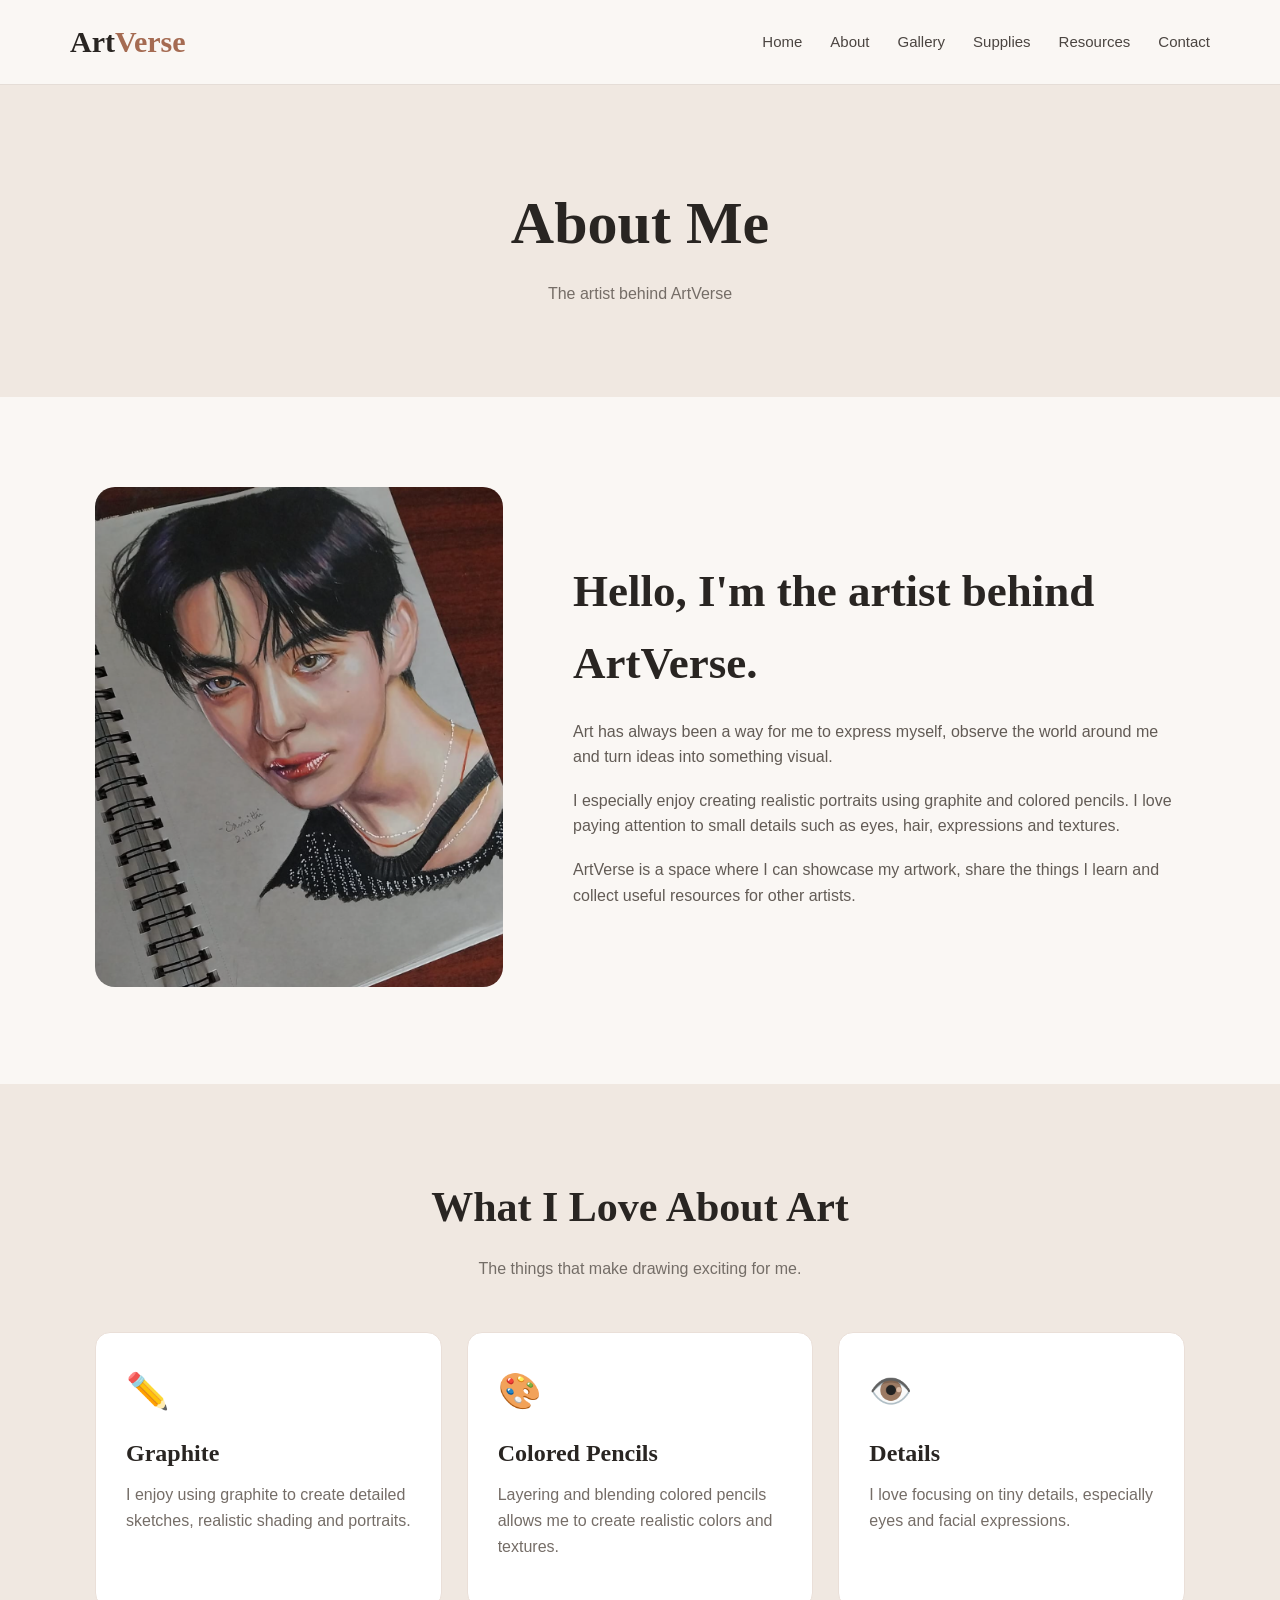
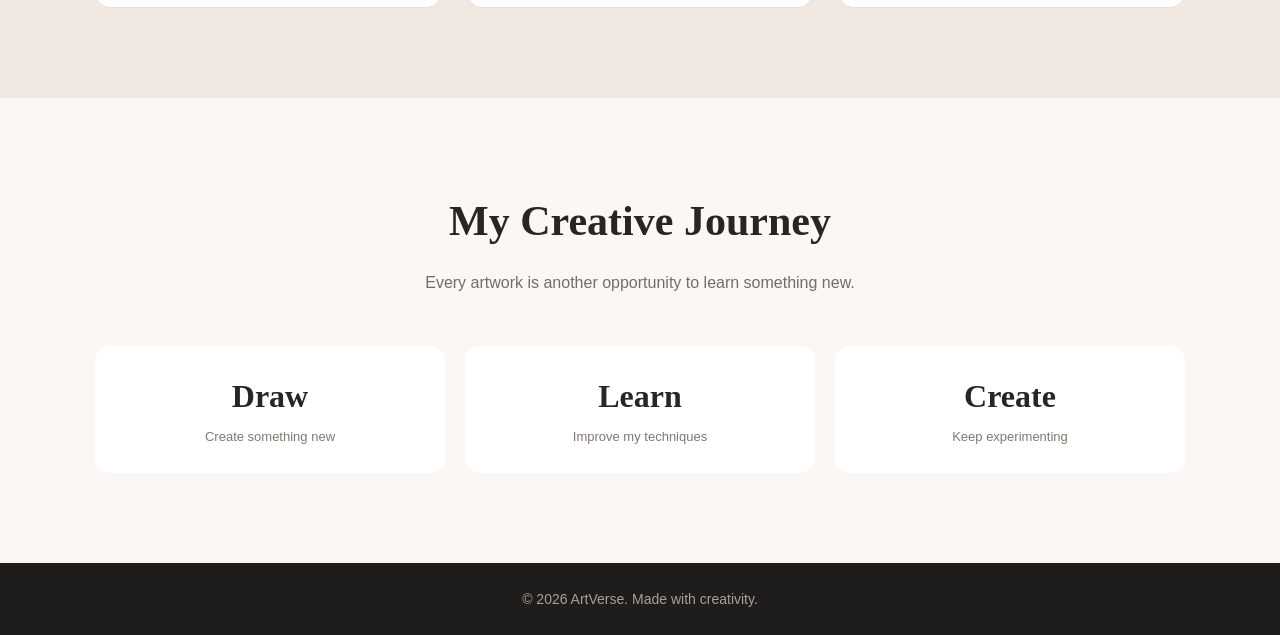
==== docs/aboutme.html @ 61203578 "Prepare project for GitHub Pages" ====
<!DOCTYPE html>
<html lang="en">

<head>

    <meta charset="UTF-8">

    <meta name="viewport" content="width=device-width, initial-scale=1.0">

    <title>About Me | ArtVerse</title>

    <link rel="stylesheet" href="../css/style.css">

</head>

<body>


    <!-- Navigation Bar -->

    <header>

        <nav class="navbar">

            <a href="index.html" class="logo">
                Art<span>Verse</span>
            </a>

            <ul class="nav-links">

                <li>
                    <a href="index.html">Home</a>
                </li>

                <li>
                    <a href="aboutme.html">About</a>
                </li>

                <li>
                    <a href="gallery.html">Gallery</a>
                </li>

                <li>
                    <a href="art-supplies.html">Supplies</a>
                </li>

                <li>
                    <a href="resources.html">Resources</a>
                </li>

                <li>
                    <a href="contact.html">Contact</a>
                </li>

            </ul>

        </nav>

    </header>


    <!-- Page Heading -->

    <section class="page-header">

        <h1>About Me</h1>

        <p>
            The artist behind ArtVerse
        </p>

    </section>


    <!-- About Section -->

    <section class="section">

        <div class="container">

            <div class="about-grid">


                <!-- Artwork -->

                <div class="about-image">

                    <img
                        src="../images/Taehyungdrawing.png"
                        alt="My artwork">

                </div>


                <!-- About Text -->

                <div class="about-text">

                    <h2>
                        Hello, I'm the artist behind ArtVerse.
                    </h2>

                    <p>
                        Art has always been a way for me to
                        express myself, observe the world
                        around me and turn ideas into something
                        visual.
                    </p>

                    <p>
                        I especially enjoy creating realistic
                        portraits using graphite and colored
                        pencils. I love paying attention to
                        small details such as eyes, hair,
                        expressions and textures.
                    </p>

                    <p>
                        ArtVerse is a space where I can showcase
                        my artwork, share the things I learn
                        and collect useful resources for other
                        artists.
                    </p>

                </div>

            </div>

        </div>

    </section>


    <!-- My Interests -->

    <section class="section about-section">

        <div class="container">

            <h2 class="section-title">
                What I Love About Art
            </h2>

            <p class="section-subtitle">
                The things that make drawing exciting for me.
            </p>


            <div class="resource-grid">


                <!-- Card 1 -->

                <div class="resource-card">

                    <div class="resource-icon">
                        ✏️
                    </div>

                    <h3>
                        Graphite
                    </h3>

                    <p>
                        I enjoy using graphite to create
                        detailed sketches, realistic shading
                        and portraits.
                    </p>

                </div>


                <!-- Card 2 -->

                <div class="resource-card">

                    <div class="resource-icon">
                        🎨
                    </div>

                    <h3>
                        Colored Pencils
                    </h3>

                    <p>
                        Layering and blending colored pencils
                        allows me to create realistic colors
                        and textures.
                    </p>

                </div>


                <!-- Card 3 -->

                <div class="resource-card">

                    <div class="resource-icon">
                        👁️
                    </div>

                    <h3>
                        Details
                    </h3>

                    <p>
                        I love focusing on tiny details,
                        especially eyes and facial expressions.
                    </p>

                </div>

            </div>

        </div>

    </section>


    <!-- Artistic Journey -->

    <section class="section">

        <div class="container">

            <h2 class="section-title">
                My Creative Journey
            </h2>

            <p class="section-subtitle">
                Every artwork is another opportunity to learn
                something new.
            </p>


            <div class="stats">


                <div class="stat">

                    <h3>Draw</h3>

                    <p>
                        Create something new
                    </p>

                </div>


                <div class="stat">

                    <h3>Learn</h3>

                    <p>
                        Improve my techniques
                    </p>

                </div>


                <div class="stat">

                    <h3>Create</h3>

                    <p>
                        Keep experimenting
                    </p>

                </div>


            </div>

        </div>

    </section>


    <!-- Footer -->

    <footer>

        <p>
            © 2026 ArtVerse. Made with creativity.
        </p>

    </footer>


</body>

</html>
---- css/style.css ----
/* ========================================
   ARTVVERSE - MAIN STYLESHEET
   ======================================== */


/* ========================================
   1. BASIC RESET
   ======================================== */

* {
    margin: 0;
    padding: 0;
    box-sizing: border-box;
}

html {
    scroll-behavior: smooth;
}

body {
    font-family: Arial, Helvetica, sans-serif;
    background-color: #faf7f4;
    color: #292522;
    line-height: 1.6;
}


/* ========================================
   2. NAVIGATION BAR
   ======================================== */

header {
    background-color: rgba(250, 247, 244, 0.96);
    border-bottom: 1px solid #e5ddd7;
    position: sticky;
    top: 0;
    z-index: 1000;
}

.navbar {
    max-width: 1200px;
    margin: auto;
    padding: 18px 30px;

    display: flex;
    justify-content: space-between;
    align-items: center;
}


/* Logo */

.logo {
    font-family: Georgia, "Times New Roman", serif;
    font-size: 30px;
    font-weight: bold;
    text-decoration: none;
    color: #292522;
}

.logo span {
    color: #a56b52;
}


/* Navigation links */

.nav-links {
    display: flex;
    gap: 28px;
    list-style: none;
}

.nav-links a {
    text-decoration: none;
    color: #4b4541;
    font-size: 15px;
    font-weight: 500;
    transition: 0.3s;
}

.nav-links a:hover {
    color: #a56b52;
}


/* ========================================
   3. GENERAL SECTIONS
   ======================================== */

.container {
    max-width: 1150px;
    margin: auto;
    padding: 0 30px;
}

.section {
    padding: 90px 0;
}

.section-title {
    font-family: Georgia, "Times New Roman", serif;
    font-size: 42px;
    text-align: center;
    margin-bottom: 15px;
}

.section-subtitle {
    text-align: center;
    color: #746d67;
    max-width: 650px;
    margin: 0 auto 50px;
}


/* ========================================
   4. BUTTONS
   ======================================== */

.btn {
    display: inline-block;
    padding: 13px 25px;
    border-radius: 30px;
    text-decoration: none;
    font-weight: bold;
    transition: 0.3s;
}

.btn-primary {
    background-color: #292522;
    color: white;
}

.btn-primary:hover {
    background-color: #a56b52;
    transform: translateY(-2px);
}

.btn-outline {
    border: 1px solid #292522;
    color: #292522;
    margin-left: 10px;
}

.btn-outline:hover {
    background-color: #292522;
    color: white;
}


/* ========================================
   5. HOME - HERO SECTION
   ======================================== */

.hero {
    min-height: 88vh;

    display: flex;
    align-items: center;

    background:
        radial-gradient(
            circle at 90% 20%,
            #ead8cf 0,
            transparent 25%
        ),
        radial-gradient(
            circle at 10% 80%,
            #e6ddd5 0,
            transparent 25%
        ),
        #faf7f4;
}

.hero-content {
    max-width: 1150px;
    width: 100%;
    margin: auto;
    padding: 70px 30px;

    display: grid;
    grid-template-columns: 1.1fr 0.9fr;

    align-items: center;
    gap: 60px;
}

.hero-text small {
    text-transform: uppercase;
    letter-spacing: 3px;
    color: #a56b52;
    font-weight: bold;
}

.hero-text h1 {
    font-family: Georgia, "Times New Roman", serif;
    font-size: clamp(55px, 7vw, 90px);
    line-height: 1;
    margin: 20px 0;
}

.hero-text h1 span {
    color: #a56b52;
}

.hero-text p {
    max-width: 550px;
    color: #6f6862;
    font-size: 18px;
    margin-bottom: 30px;
}

.hero-image {
    position: relative;
}

.hero-image img {
    width: 100%;
    max-height: 500px;
    object-fit: cover;

    border-radius: 180px 180px 20px 20px;

    box-shadow: 20px 20px 0 #e7d7ce;
}


/* ========================================
   6. FEATURED ARTWORK
   ======================================== */

.featured-grid {
    display: grid;
    grid-template-columns: repeat(3, 1fr);
    gap: 25px;
}

.art-card {
    background-color: white;
    border-radius: 15px;
    overflow: hidden;

    box-shadow:
        0 8px 30px rgba(60, 40, 30, 0.08);

    transition: 0.3s;
}

.art-card:hover {
    transform: translateY(-8px);

    box-shadow:
        0 15px 35px rgba(60, 40, 30, 0.15);
}

.art-card img {
    width: 100%;
    height: 330px;
    object-fit: cover;
    display: block;
}

.art-info {
    padding: 20px;
}

.art-info h3 {
    font-family: Georgia, "Times New Roman", serif;
    font-size: 22px;
    margin-bottom: 5px;
}

.art-info p {
    color: #817871;
    font-size: 14px;
}


/* ========================================
   7. ABOUT SECTION
   ======================================== */

.about-section {
    background-color: #f0e8e1;
}

.about-grid {
    display: grid;
    grid-template-columns: 0.8fr 1.2fr;
    gap: 70px;
    align-items: center;
}

.about-image img {
    width: 100%;
    max-height: 500px;
    object-fit: cover;
    border-radius: 20px;
}

.about-text h2 {
    font-family: Georgia, "Times New Roman", serif;
    font-size: 45px;
    margin-bottom: 20px;
}

.about-text p {
    color: #625b55;
    margin-bottom: 18px;
}


/* ========================================
   8. STATS
   ======================================== */

.stats {
    display: grid;
    grid-template-columns: repeat(3, 1fr);
    gap: 20px;
    margin-top: 40px;
}

.stat {
    background-color: white;
    padding: 25px;
    border-radius: 15px;
    text-align: center;
}

.stat h3 {
    font-family: Georgia, "Times New Roman", serif;
    font-size: 32px;
    margin-bottom: 5px;
}

.stat p {
    font-size: 13px;
    color: #817871;
}


/* ========================================
   9. PAGE HEADER
   ======================================== */

.page-header {
    background-color: #f0e8e1;
    padding: 90px 30px;
    text-align: center;
}

.page-header h1 {
    font-family: Georgia, "Times New Roman", serif;
    font-size: 60px;
    margin-bottom: 10px;
}

.page-header p {
    color: #756d67;
}


/* ========================================
   10. NORMAL GALLERY
   ======================================== */

.gallery-grid {
    columns: 3 250px;
    column-gap: 20px;
}

.gallery-item {
    break-inside: avoid;
    margin-bottom: 20px;
    position: relative;
    overflow: hidden;
    border-radius: 14px;
    cursor: pointer;
}

.gallery-item img {
    width: 100%;
    display: block;
    transition: 0.4s;
}

.gallery-item:hover img {
    transform: scale(1.04);
}

.gallery-overlay {
    position: absolute;

    bottom: 0;
    left: 0;
    right: 0;

    padding: 30px 15px 15px;

    background:
        linear-gradient(
            transparent,
            rgba(0, 0, 0, 0.75)
        );

    color: white;

    opacity: 0;

    transition: 0.3s;
}

.gallery-item:hover .gallery-overlay {
    opacity: 1;
}

.gallery-overlay h3 {
    margin-bottom: 3px;
}


/* ========================================
   11. GALLERY CATEGORY CARDS
   ======================================== */

.category-cards {
    display: grid;
    grid-template-columns: repeat(2, 1fr);

    gap: 30px;

    max-width: 1000px;

    margin: 0 auto;
}


/* Individual category card */

.category-card {
    height: 500px;

    position: relative;

    overflow: hidden;

    border-radius: 20px;

    text-decoration: none;

    display: block;

    box-shadow:
        0 15px 40px rgba(60, 40, 30, 0.15);

    transition:
        transform 0.4s ease,
        box-shadow 0.4s ease;
}


/* Category image */

.category-card img {
    width: 100%;
    height: 100%;

    object-fit: cover;

    display: block;

    transition: transform 0.6s ease;
}


/* Category overlay */

.category-card::after {
    content: "";

    position: absolute;

    inset: 0;

    background:
        linear-gradient(
            to top,
            rgba(20, 17, 15, 0.88),
            rgba(20, 17, 15, 0.05)
        );

    transition: 0.4s;
}


/* Category text */

.category-card-overlay {
    position: absolute;

    left: 35px;
    right: 35px;
    bottom: 35px;

    z-index: 2;

    color: white;
}

.category-card-overlay p {
    font-size: 12px;

    letter-spacing: 3px;

    font-weight: bold;

    margin-bottom: 8px;

    color: #ead8cf;
}

.category-card-overlay h2 {
    font-family: Georgia, "Times New Roman", serif;

    font-size: 42px;

    font-weight: normal;

    line-height: 1.1;

    margin-bottom: 15px;
}

.category-card-overlay span {
    font-size: 15px;
    font-weight: bold;
    color: white;
}


/* Category hover */

.category-card:hover {
    transform: translateY(-10px);

    box-shadow:
        0 25px 50px rgba(60, 40, 30, 0.22);
}

.category-card:hover img {
    transform: scale(1.07);
}

.category-card:hover::after {
    background:
        linear-gradient(
            to top,
            rgba(20, 17, 15, 0.93),
            rgba(20, 17, 15, 0.15)
        );
}


/* ========================================
   12. ART CATEGORY PAGES
   ======================================== */

.category-page {
    background-color: #f8f5f1;
}


/* Category introduction */

.category-intro {
    max-width: 800px;

    margin: 0 auto;

    text-align: center;

    padding: 80px 20px 50px;
}

.category-intro h1 {
    font-family: Georgia, "Times New Roman", serif;

    font-size: 56px;

    font-weight: normal;

    color: #292522;

    margin-bottom: 15px;
}

.category-intro p {
    font-family: Arial, Helvetica, sans-serif;

    font-size: 17px;

    color: #756d67;
}


/* ========================================
   13. ARTWORK CARDS
   ======================================== */

.artwork-grid {
    max-width: 1150px;

    margin: 0 auto;

    padding: 20px 30px 90px;

    display: grid;

    grid-template-columns: repeat(2, 1fr);

    gap: 35px;
}

.artwork-card {
    background-color: #ffffff;

    border-radius: 5px;

    overflow: hidden;

    box-shadow:
        0 8px 25px rgba(50, 40, 35, 0.08);

    transition:
        transform 0.35s ease,
        box-shadow 0.35s ease;
}

.artwork-card:hover {
    transform: translateY(-6px);

    box-shadow:
        0 18px 40px rgba(50, 40, 35, 0.14);
}

.artwork-card img {
    width: 100%;

    height: 520px;

    object-fit: cover;

    display: block;

    transition: transform 0.5s ease;
}

.artwork-card:hover img {
    transform: scale(1.025);
}


/* Artwork information */

.artwork-info {
    padding: 20px 22px 24px;

    background-color: #ffffff;
}

.artwork-info h3 {
    font-family: Georgia, "Times New Roman", serif;

    font-size: 24px;

    font-weight: normal;

    color: #292522;

    margin-bottom: 5px;
}

.artwork-info p {
    font-family: Arial, Helvetica, sans-serif;

    font-size: 13px;

    color: #9a7663;

    text-transform: uppercase;

    letter-spacing: 1.5px;
}


/* ========================================
   14. BACK TO GALLERY
   ======================================== */

.back-gallery {
    text-align: center;

    padding: 20px 20px 80px;
}

.back-gallery a {
    display: inline-block;

    text-decoration: none;

    font-family: Arial, Helvetica, sans-serif;

    font-size: 14px;

    color: #a56b52;

    border-bottom: 1px solid #a56b52;

    padding-bottom: 4px;

    transition: 0.3s;
}

.back-gallery a:hover {
    color: #292522;

    border-color: #292522;
}


/* ========================================
   15. ART SUPPLIES
   ======================================== */

.supplies-grid {
    display: grid;

    grid-template-columns: repeat(3, 1fr);

    gap: 25px;
}

.supply-card {
    background-color: white;

    border-radius: 15px;

    padding: 20px;

    text-align: center;

    box-shadow:
        0 8px 25px rgba(60, 40, 30, 0.08);

    transition: 0.3s;
}

.supply-card:hover {
    transform: translateY(-6px);
}

.supply-card img {
    width: 100%;
    height: 220px;
    object-fit: contain;
    margin-bottom: 15px;
    border-radius: 10px;
}

.supply-placeholder {
    height: 220px;

    display: flex;

    align-items: center;

    justify-content: center;

    font-size: 70px;

    background-color: #f5eee9;

    border-radius: 10px;

    margin-bottom: 15px;
}

.supply-card h3 {
    font-family: Georgia, "Times New Roman", serif;

    font-size: 23px;

    margin-bottom: 8px;
}

.supply-card p {
    color: #77706a;

    margin: 8px 0 18px;
}

.supply-link {
    text-decoration: none;

    color: #a56b52;

    font-weight: bold;
}

.supply-link:hover {
    text-decoration: underline;
}


/* ========================================
   16. RESOURCES
   ======================================== */

.resource-grid {
    display: grid;

    grid-template-columns: repeat(3, 1fr);

    gap: 25px;
}

.resource-card {
    background-color: white;

    padding: 30px;

    border-radius: 15px;

    border: 1px solid #eadfd8;

    transition: 0.3s;
}

.resource-card:hover {
    transform: translateY(-5px);

    box-shadow:
        0 10px 25px rgba(60, 40, 30, 0.08);
}

.resource-icon {
    font-size: 35px;

    margin-bottom: 15px;
}

.resource-card h3 {
    font-family: Georgia, "Times New Roman", serif;

    font-size: 24px;

    margin-bottom: 10px;
}

.resource-card p {
    color: #756d67;

    margin-bottom: 18px;
}

.resource-card a {
    color: #a56b52;

    text-decoration: none;

    font-weight: bold;
}

.resource-card a:hover {
    text-decoration: underline;
}


/* ========================================
   17. CONTACT SECTION
   ======================================== */

.contact-section {
    background-color: #292522;

    color: white;
}

.contact-section .section-title {
    color: white;
}

.contact-section .section-subtitle {
    color: #c9c0ba;
}

.contact-box {
    max-width: 700px;

    margin: auto;

    text-align: center;
}

.contact-box p {
    color: #c9c0ba;

    margin-bottom: 30px;
}

.contact-links {
    display: flex;

    justify-content: center;

    gap: 15px;

    flex-wrap: wrap;

    margin-bottom: 35px;
}

.contact-links a {
    color: white;

    text-decoration: none;

    border: 1px solid #746d67;

    padding: 12px 22px;

    border-radius: 30px;

    transition: 0.3s;
}

.contact-links a:hover {
    background-color: white;

    color: #292522;
}


/* ========================================
   18. CONTACT FORM
   ======================================== */

.contact-form {
    max-width: 700px;

    margin: 40px auto 0;
}

.form-group {
    margin-bottom: 18px;
}

.form-group input,
.form-group textarea {
    width: 100%;

    padding: 15px;

    border: 1px solid #746d67;

    border-radius: 8px;

    background-color: transparent;

    color: white;

    font-family: inherit;

    font-size: 15px;
}

.form-group textarea {
    height: 150px;

    resize: vertical;
}

.form-group input::placeholder,
.form-group textarea::placeholder {
    color: #aaa09a;
}

.form-group input:focus,
.form-group textarea:focus {
    outline: none;

    border-color: #a56b52;
}

.form-group button {
    border: none;

    cursor: pointer;

    font-family: inherit;
}


/* ========================================
   19. FOOTER
   ======================================== */

footer {
    background-color: #1f1d1b;

    color: #aaa09a;

    text-align: center;

    padding: 25px;

    font-size: 14px;
}


/* ========================================
   20. TABLET RESPONSIVENESS
   ======================================== */

@media (max-width: 850px) {

    .nav-links {
        gap: 14px;
    }

    .hero-content {
        grid-template-columns: 1fr;

        text-align: center;
    }

    .hero-text p {
        margin-left: auto;

        margin-right: auto;
    }

    .hero-image {
        max-width: 500px;

        margin: auto;
    }

    .featured-grid,
    .supplies-grid,
    .resource-grid {
        grid-template-columns: 1fr 1fr;
    }

    .about-grid {
        grid-template-columns: 1fr;
    }

    .about-image {
        max-width: 500px;

        margin: auto;
    }

    .category-cards {
        grid-template-columns: 1fr 1fr;
    }

    .artwork-grid {
        grid-template-columns: 1fr 1fr;
    }

}


/* ========================================
   21. MOBILE RESPONSIVENESS
   ======================================== */

@media (max-width: 600px) {

    .navbar {
        flex-direction: column;

        gap: 15px;
    }

    .nav-links {
        flex-wrap: wrap;

        justify-content: center;

        gap: 12px;
    }

    .hero-text h1 {
        font-size: 55px;
    }

    .section-title {
        font-size: 35px;
    }

    .featured-grid,
    .supplies-grid,
    .resource-grid,
    .stats {
        grid-template-columns: 1fr;
    }

    .page-header h1 {
        font-size: 45px;
    }

    .btn {
        display: block;

        width: fit-content;

        margin: 10px auto;
    }

    .btn-outline {
        margin-left: auto;
    }

    .hero-image img {
        border-radius: 100px 100px 15px 15px;
    }

    .container {
        padding: 0 20px;
    }

    .category-cards {
        grid-template-columns: 1fr;

        gap: 20px;
    }

    .category-card {
        height: 420px;
    }

    .category-card-overlay {
        left: 25px;

        right: 25px;

        bottom: 25px;
    }

    .category-card-overlay h2 {
        font-size: 35px;
    }

    .category-intro {
        padding: 60px 20px 40px;
    }

    .category-intro h1 {
        font-size: 43px;
    }

    .category-intro p {
        font-size: 15px;
    }

    .artwork-grid {
        grid-template-columns: 1fr;

        padding-left: 20px;

        padding-right: 20px;

        gap: 25px;
    }

    .artwork-card img {
        height: auto;

        max-height: 650px;
    }

}
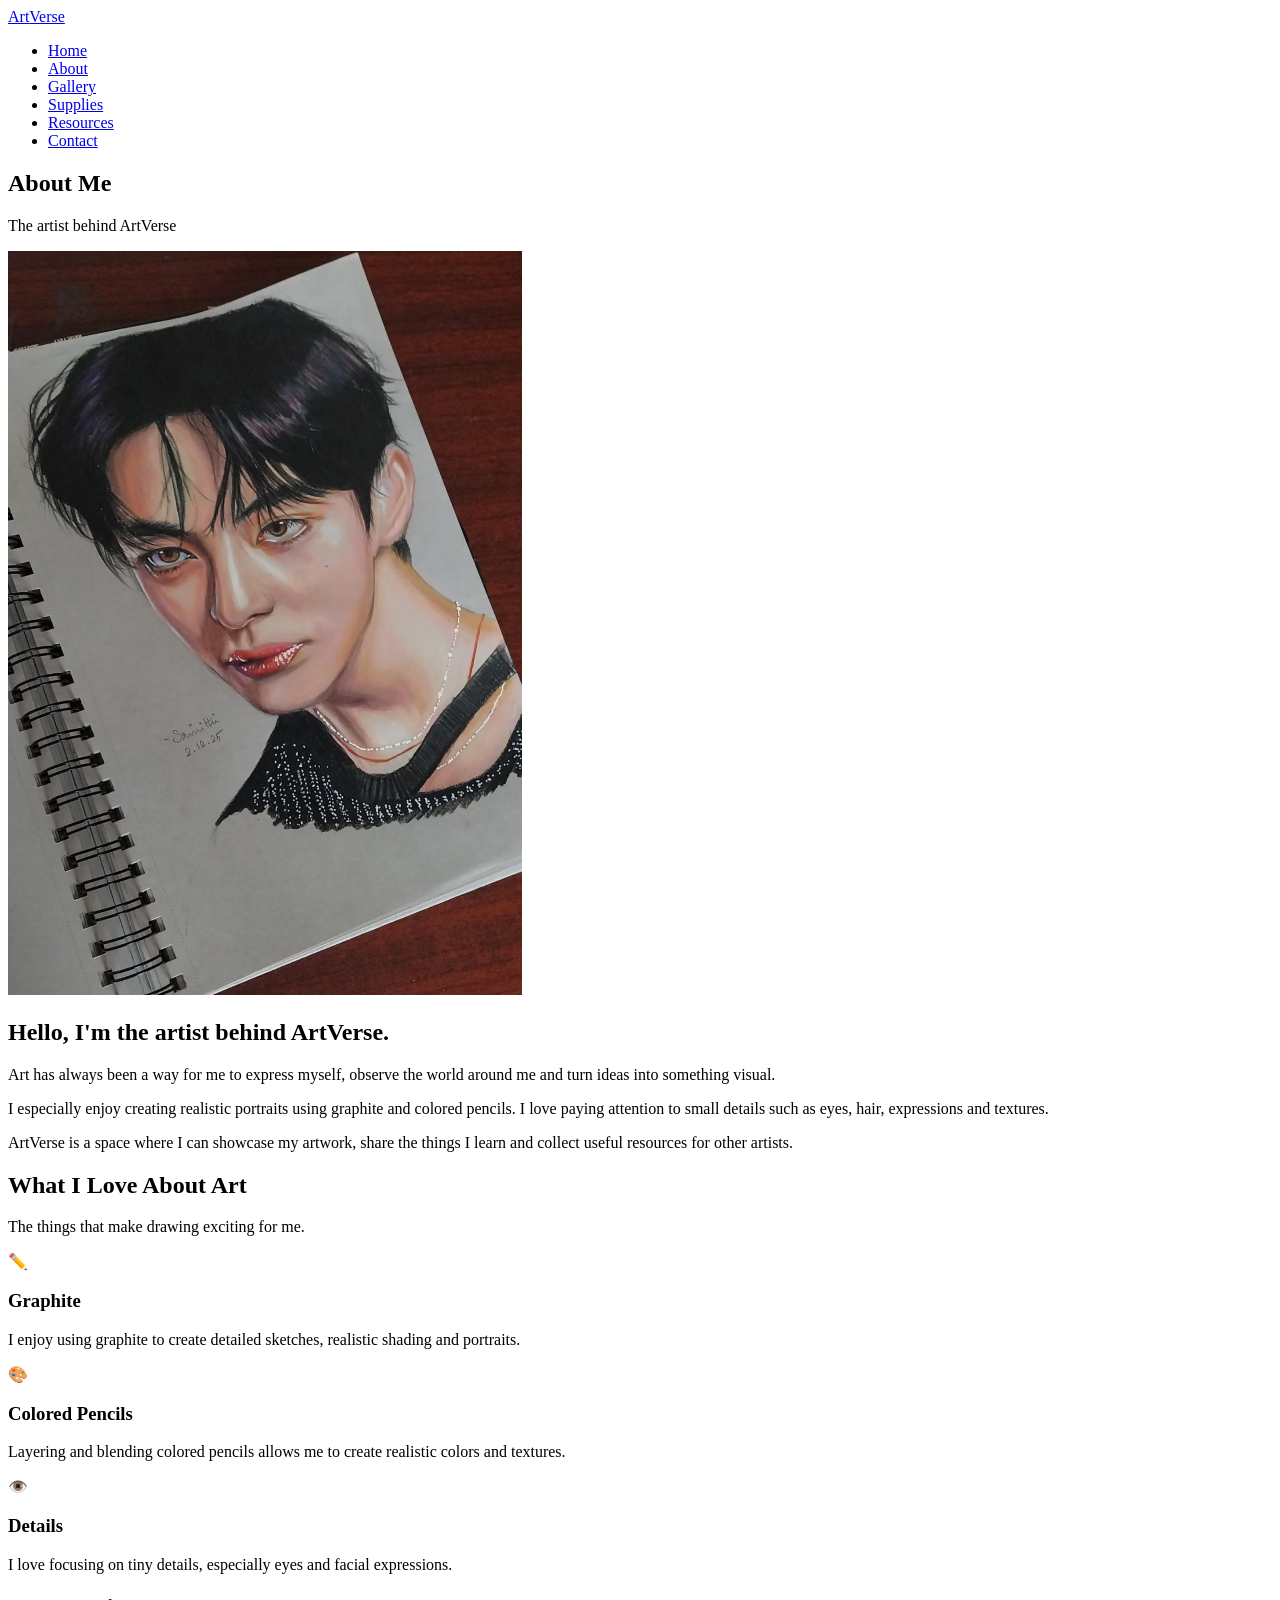
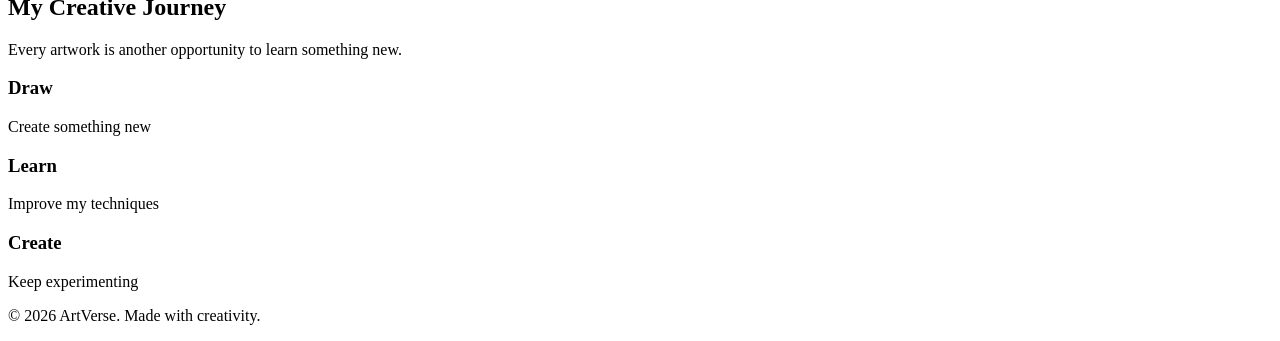
==== commit a7115307: "Fix CSS paths in docs HTML files" ====
--- a/docs/aboutme.html
+++ b/docs/aboutme.html
@@ -9,7 +9,7 @@
 
     <title>About Me | ArtVerse</title>
 
-    <link rel="stylesheet" href="../css/style.css">
+    <link rel="stylesheet" href="css/style.css">
 
 </head>
 
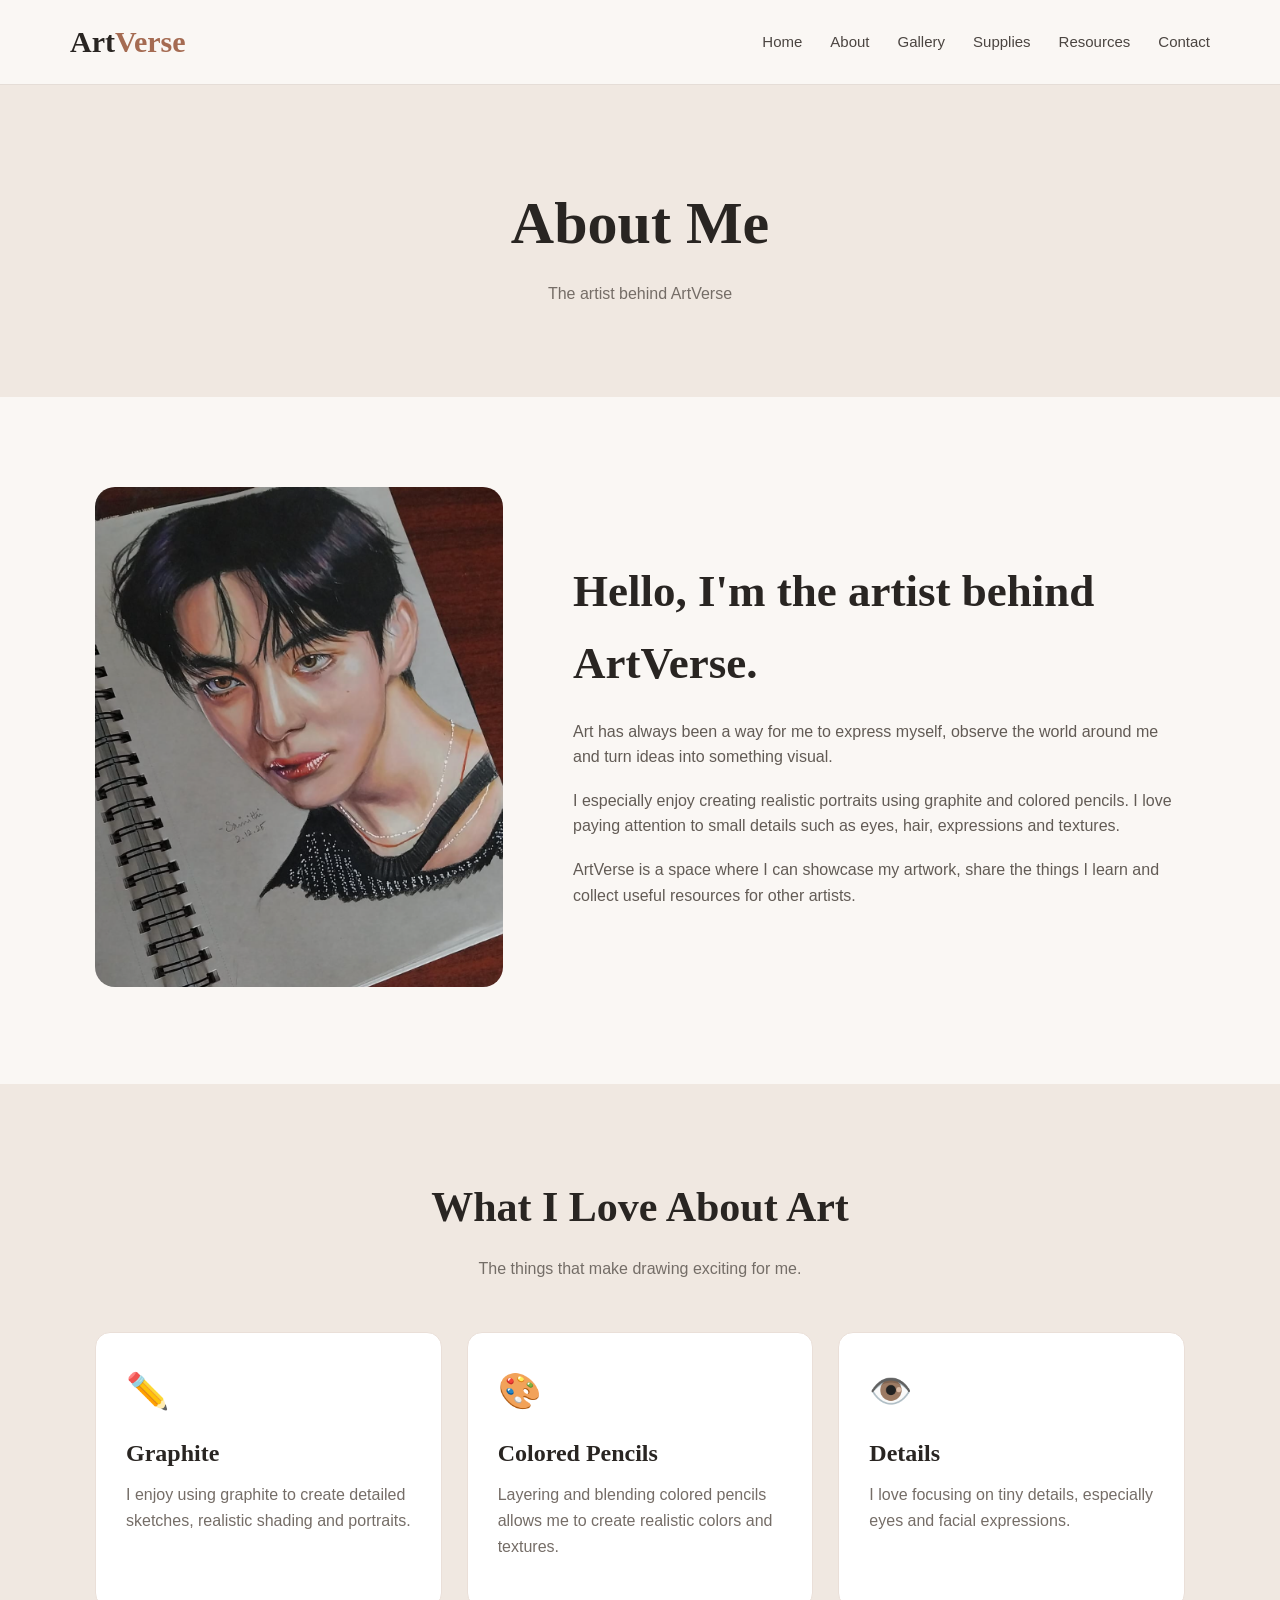
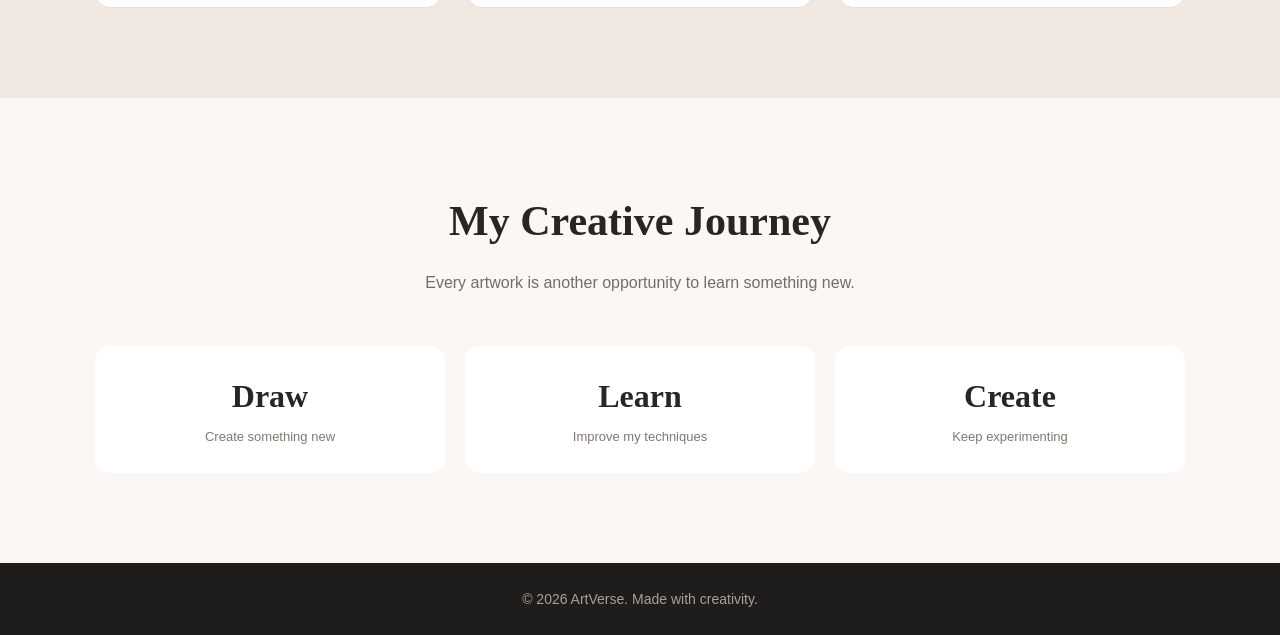
==== commit c492ae4b: "Fix project folder structure for Vercel" ====
--- a/docs/aboutme.html
+++ b/docs/aboutme.html
@@ -86,7 +86,7 @@
                 <div class="about-image">
 
                     <img
-                        src="../images/Taehyungdrawing.png"
+                        src="images/Taehyungdrawing.png"
                         alt="My artwork">
 
                 </div>
--- a/docs/css/style.css
+++ b/docs/css/style.css
@@ -0,0 +1,1186 @@
+/* ========================================
+   ARTVVERSE - MAIN STYLESHEET
+   ======================================== */
+
+
+/* ========================================
+   1. BASIC RESET
+   ======================================== */
+
+* {
+    margin: 0;
+    padding: 0;
+    box-sizing: border-box;
+}
+
+html {
+    scroll-behavior: smooth;
+}
+
+body {
+    font-family: Arial, Helvetica, sans-serif;
+    background-color: #faf7f4;
+    color: #292522;
+    line-height: 1.6;
+}
+
+
+/* ========================================
+   2. NAVIGATION BAR
+   ======================================== */
+
+header {
+    background-color: rgba(250, 247, 244, 0.96);
+    border-bottom: 1px solid #e5ddd7;
+    position: sticky;
+    top: 0;
+    z-index: 1000;
+}
+
+.navbar {
+    max-width: 1200px;
+    margin: auto;
+    padding: 18px 30px;
+
+    display: flex;
+    justify-content: space-between;
+    align-items: center;
+}
+
+
+/* Logo */
+
+.logo {
+    font-family: Georgia, "Times New Roman", serif;
+    font-size: 30px;
+    font-weight: bold;
+    text-decoration: none;
+    color: #292522;
+}
+
+.logo span {
+    color: #a56b52;
+}
+
+
+/* Navigation links */
+
+.nav-links {
+    display: flex;
+    gap: 28px;
+    list-style: none;
+}
+
+.nav-links a {
+    text-decoration: none;
+    color: #4b4541;
+    font-size: 15px;
+    font-weight: 500;
+    transition: 0.3s;
+}
+
+.nav-links a:hover {
+    color: #a56b52;
+}
+
+
+/* ========================================
+   3. GENERAL SECTIONS
+   ======================================== */
+
+.container {
+    max-width: 1150px;
+    margin: auto;
+    padding: 0 30px;
+}
+
+.section {
+    padding: 90px 0;
+}
+
+.section-title {
+    font-family: Georgia, "Times New Roman", serif;
+    font-size: 42px;
+    text-align: center;
+    margin-bottom: 15px;
+}
+
+.section-subtitle {
+    text-align: center;
+    color: #746d67;
+    max-width: 650px;
+    margin: 0 auto 50px;
+}
+
+
+/* ========================================
+   4. BUTTONS
+   ======================================== */
+
+.btn {
+    display: inline-block;
+    padding: 13px 25px;
+    border-radius: 30px;
+    text-decoration: none;
+    font-weight: bold;
+    transition: 0.3s;
+}
+
+.btn-primary {
+    background-color: #292522;
+    color: white;
+}
+
+.btn-primary:hover {
+    background-color: #a56b52;
+    transform: translateY(-2px);
+}
+
+.btn-outline {
+    border: 1px solid #292522;
+    color: #292522;
+    margin-left: 10px;
+}
+
+.btn-outline:hover {
+    background-color: #292522;
+    color: white;
+}
+
+
+/* ========================================
+   5. HOME - HERO SECTION
+   ======================================== */
+
+.hero {
+    min-height: 88vh;
+
+    display: flex;
+    align-items: center;
+
+    background:
+        radial-gradient(
+            circle at 90% 20%,
+            #ead8cf 0,
+            transparent 25%
+        ),
+        radial-gradient(
+            circle at 10% 80%,
+            #e6ddd5 0,
+            transparent 25%
+        ),
+        #faf7f4;
+}
+
+.hero-content {
+    max-width: 1150px;
+    width: 100%;
+    margin: auto;
+    padding: 70px 30px;
+
+    display: grid;
+    grid-template-columns: 1.1fr 0.9fr;
+
+    align-items: center;
+    gap: 60px;
+}
+
+.hero-text small {
+    text-transform: uppercase;
+    letter-spacing: 3px;
+    color: #a56b52;
+    font-weight: bold;
+}
+
+.hero-text h1 {
+    font-family: Georgia, "Times New Roman", serif;
+    font-size: clamp(55px, 7vw, 90px);
+    line-height: 1;
+    margin: 20px 0;
+}
+
+.hero-text h1 span {
+    color: #a56b52;
+}
+
+.hero-text p {
+    max-width: 550px;
+    color: #6f6862;
+    font-size: 18px;
+    margin-bottom: 30px;
+}
+
+.hero-image {
+    position: relative;
+}
+
+.hero-image img {
+    width: 100%;
+    max-height: 500px;
+    object-fit: cover;
+
+    border-radius: 180px 180px 20px 20px;
+
+    box-shadow: 20px 20px 0 #e7d7ce;
+}
+
+
+/* ========================================
+   6. FEATURED ARTWORK
+   ======================================== */
+
+.featured-grid {
+    display: grid;
+    grid-template-columns: repeat(3, 1fr);
+    gap: 25px;
+}
+
+.art-card {
+    background-color: white;
+    border-radius: 15px;
+    overflow: hidden;
+
+    box-shadow:
+        0 8px 30px rgba(60, 40, 30, 0.08);
+
+    transition: 0.3s;
+}
+
+.art-card:hover {
+    transform: translateY(-8px);
+
+    box-shadow:
+        0 15px 35px rgba(60, 40, 30, 0.15);
+}
+
+.art-card img {
+    width: 100%;
+    height: 330px;
+    object-fit: cover;
+    display: block;
+}
+
+.art-info {
+    padding: 20px;
+}
+
+.art-info h3 {
+    font-family: Georgia, "Times New Roman", serif;
+    font-size: 22px;
+    margin-bottom: 5px;
+}
+
+.art-info p {
+    color: #817871;
+    font-size: 14px;
+}
+
+
+/* ========================================
+   7. ABOUT SECTION
+   ======================================== */
+
+.about-section {
+    background-color: #f0e8e1;
+}
+
+.about-grid {
+    display: grid;
+    grid-template-columns: 0.8fr 1.2fr;
+    gap: 70px;
+    align-items: center;
+}
+
+.about-image img {
+    width: 100%;
+    max-height: 500px;
+    object-fit: cover;
+    border-radius: 20px;
+}
+
+.about-text h2 {
+    font-family: Georgia, "Times New Roman", serif;
+    font-size: 45px;
+    margin-bottom: 20px;
+}
+
+.about-text p {
+    color: #625b55;
+    margin-bottom: 18px;
+}
+
+
+/* ========================================
+   8. STATS
+   ======================================== */
+
+.stats {
+    display: grid;
+    grid-template-columns: repeat(3, 1fr);
+    gap: 20px;
+    margin-top: 40px;
+}
+
+.stat {
+    background-color: white;
+    padding: 25px;
+    border-radius: 15px;
+    text-align: center;
+}
+
+.stat h3 {
+    font-family: Georgia, "Times New Roman", serif;
+    font-size: 32px;
+    margin-bottom: 5px;
+}
+
+.stat p {
+    font-size: 13px;
+    color: #817871;
+}
+
+
+/* ========================================
+   9. PAGE HEADER
+   ======================================== */
+
+.page-header {
+    background-color: #f0e8e1;
+    padding: 90px 30px;
+    text-align: center;
+}
+
+.page-header h1 {
+    font-family: Georgia, "Times New Roman", serif;
+    font-size: 60px;
+    margin-bottom: 10px;
+}
+
+.page-header p {
+    color: #756d67;
+}
+
+
+/* ========================================
+   10. NORMAL GALLERY
+   ======================================== */
+
+.gallery-grid {
+    columns: 3 250px;
+    column-gap: 20px;
+}
+
+.gallery-item {
+    break-inside: avoid;
+    margin-bottom: 20px;
+    position: relative;
+    overflow: hidden;
+    border-radius: 14px;
+    cursor: pointer;
+}
+
+.gallery-item img {
+    width: 100%;
+    display: block;
+    transition: 0.4s;
+}
+
+.gallery-item:hover img {
+    transform: scale(1.04);
+}
+
+.gallery-overlay {
+    position: absolute;
+
+    bottom: 0;
+    left: 0;
+    right: 0;
+
+    padding: 30px 15px 15px;
+
+    background:
+        linear-gradient(
+            transparent,
+            rgba(0, 0, 0, 0.75)
+        );
+
+    color: white;
+
+    opacity: 0;
+
+    transition: 0.3s;
+}
+
+.gallery-item:hover .gallery-overlay {
+    opacity: 1;
+}
+
+.gallery-overlay h3 {
+    margin-bottom: 3px;
+}
+
+
+/* ========================================
+   11. GALLERY CATEGORY CARDS
+   ======================================== */
+
+.category-cards {
+    display: grid;
+    grid-template-columns: repeat(2, 1fr);
+
+    gap: 30px;
+
+    max-width: 1000px;
+
+    margin: 0 auto;
+}
+
+
+/* Individual category card */
+
+.category-card {
+    height: 500px;
+
+    position: relative;
+
+    overflow: hidden;
+
+    border-radius: 20px;
+
+    text-decoration: none;
+
+    display: block;
+
+    box-shadow:
+        0 15px 40px rgba(60, 40, 30, 0.15);
+
+    transition:
+        transform 0.4s ease,
+        box-shadow 0.4s ease;
+}
+
+
+/* Category image */
+
+.category-card img {
+    width: 100%;
+    height: 100%;
+
+    object-fit: cover;
+
+    display: block;
+
+    transition: transform 0.6s ease;
+}
+
+
+/* Category overlay */
+
+.category-card::after {
+    content: "";
+
+    position: absolute;
+
+    inset: 0;
+
+    background:
+        linear-gradient(
+            to top,
+            rgba(20, 17, 15, 0.88),
+            rgba(20, 17, 15, 0.05)
+        );
+
+    transition: 0.4s;
+}
+
+
+/* Category text */
+
+.category-card-overlay {
+    position: absolute;
+
+    left: 35px;
+    right: 35px;
+    bottom: 35px;
+
+    z-index: 2;
+
+    color: white;
+}
+
+.category-card-overlay p {
+    font-size: 12px;
+
+    letter-spacing: 3px;
+
+    font-weight: bold;
+
+    margin-bottom: 8px;
+
+    color: #ead8cf;
+}
+
+.category-card-overlay h2 {
+    font-family: Georgia, "Times New Roman", serif;
+
+    font-size: 42px;
+
+    font-weight: normal;
+
+    line-height: 1.1;
+
+    margin-bottom: 15px;
+}
+
+.category-card-overlay span {
+    font-size: 15px;
+    font-weight: bold;
+    color: white;
+}
+
+
+/* Category hover */
+
+.category-card:hover {
+    transform: translateY(-10px);
+
+    box-shadow:
+        0 25px 50px rgba(60, 40, 30, 0.22);
+}
+
+.category-card:hover img {
+    transform: scale(1.07);
+}
+
+.category-card:hover::after {
+    background:
+        linear-gradient(
+            to top,
+            rgba(20, 17, 15, 0.93),
+            rgba(20, 17, 15, 0.15)
+        );
+}
+
+
+/* ========================================
+   12. ART CATEGORY PAGES
+   ======================================== */
+
+.category-page {
+    background-color: #f8f5f1;
+}
+
+
+/* Category introduction */
+
+.category-intro {
+    max-width: 800px;
+
+    margin: 0 auto;
+
+    text-align: center;
+
+    padding: 80px 20px 50px;
+}
+
+.category-intro h1 {
+    font-family: Georgia, "Times New Roman", serif;
+
+    font-size: 56px;
+
+    font-weight: normal;
+
+    color: #292522;
+
+    margin-bottom: 15px;
+}
+
+.category-intro p {
+    font-family: Arial, Helvetica, sans-serif;
+
+    font-size: 17px;
+
+    color: #756d67;
+}
+
+
+/* ========================================
+   13. ARTWORK CARDS
+   ======================================== */
+
+.artwork-grid {
+    max-width: 1150px;
+
+    margin: 0 auto;
+
+    padding: 20px 30px 90px;
+
+    display: grid;
+
+    grid-template-columns: repeat(2, 1fr);
+
+    gap: 35px;
+}
+
+.artwork-card {
+    background-color: #ffffff;
+
+    border-radius: 5px;
+
+    overflow: hidden;
+
+    box-shadow:
+        0 8px 25px rgba(50, 40, 35, 0.08);
+
+    transition:
+        transform 0.35s ease,
+        box-shadow 0.35s ease;
+}
+
+.artwork-card:hover {
+    transform: translateY(-6px);
+
+    box-shadow:
+        0 18px 40px rgba(50, 40, 35, 0.14);
+}
+
+.artwork-card img {
+    width: 100%;
+
+    height: 520px;
+
+    object-fit: cover;
+
+    display: block;
+
+    transition: transform 0.5s ease;
+}
+
+.artwork-card:hover img {
+    transform: scale(1.025);
+}
+
+
+/* Artwork information */
+
+.artwork-info {
+    padding: 20px 22px 24px;
+
+    background-color: #ffffff;
+}
+
+.artwork-info h3 {
+    font-family: Georgia, "Times New Roman", serif;
+
+    font-size: 24px;
+
+    font-weight: normal;
+
+    color: #292522;
+
+    margin-bottom: 5px;
+}
+
+.artwork-info p {
+    font-family: Arial, Helvetica, sans-serif;
+
+    font-size: 13px;
+
+    color: #9a7663;
+
+    text-transform: uppercase;
+
+    letter-spacing: 1.5px;
+}
+
+
+/* ========================================
+   14. BACK TO GALLERY
+   ======================================== */
+
+.back-gallery {
+    text-align: center;
+
+    padding: 20px 20px 80px;
+}
+
+.back-gallery a {
+    display: inline-block;
+
+    text-decoration: none;
+
+    font-family: Arial, Helvetica, sans-serif;
+
+    font-size: 14px;
+
+    color: #a56b52;
+
+    border-bottom: 1px solid #a56b52;
+
+    padding-bottom: 4px;
+
+    transition: 0.3s;
+}
+
+.back-gallery a:hover {
+    color: #292522;
+
+    border-color: #292522;
+}
+
+
+/* ========================================
+   15. ART SUPPLIES
+   ======================================== */
+
+.supplies-grid {
+    display: grid;
+
+    grid-template-columns: repeat(3, 1fr);
+
+    gap: 25px;
+}
+
+.supply-card {
+    background-color: white;
+
+    border-radius: 15px;
+
+    padding: 20px;
+
+    text-align: center;
+
+    box-shadow:
+        0 8px 25px rgba(60, 40, 30, 0.08);
+
+    transition: 0.3s;
+}
+
+.supply-card:hover {
+    transform: translateY(-6px);
+}
+
+.supply-card img {
+    width: 100%;
+    height: 220px;
+    object-fit: contain;
+    margin-bottom: 15px;
+    border-radius: 10px;
+}
+
+.supply-placeholder {
+    height: 220px;
+
+    display: flex;
+
+    align-items: center;
+
+    justify-content: center;
+
+    font-size: 70px;
+
+    background-color: #f5eee9;
+
+    border-radius: 10px;
+
+    margin-bottom: 15px;
+}
+
+.supply-card h3 {
+    font-family: Georgia, "Times New Roman", serif;
+
+    font-size: 23px;
+
+    margin-bottom: 8px;
+}
+
+.supply-card p {
+    color: #77706a;
+
+    margin: 8px 0 18px;
+}
+
+.supply-link {
+    text-decoration: none;
+
+    color: #a56b52;
+
+    font-weight: bold;
+}
+
+.supply-link:hover {
+    text-decoration: underline;
+}
+
+
+/* ========================================
+   16. RESOURCES
+   ======================================== */
+
+.resource-grid {
+    display: grid;
+
+    grid-template-columns: repeat(3, 1fr);
+
+    gap: 25px;
+}
+
+.resource-card {
+    background-color: white;
+
+    padding: 30px;
+
+    border-radius: 15px;
+
+    border: 1px solid #eadfd8;
+
+    transition: 0.3s;
+}
+
+.resource-card:hover {
+    transform: translateY(-5px);
+
+    box-shadow:
+        0 10px 25px rgba(60, 40, 30, 0.08);
+}
+
+.resource-icon {
+    font-size: 35px;
+
+    margin-bottom: 15px;
+}
+
+.resource-card h3 {
+    font-family: Georgia, "Times New Roman", serif;
+
+    font-size: 24px;
+
+    margin-bottom: 10px;
+}
+
+.resource-card p {
+    color: #756d67;
+
+    margin-bottom: 18px;
+}
+
+.resource-card a {
+    color: #a56b52;
+
+    text-decoration: none;
+
+    font-weight: bold;
+}
+
+.resource-card a:hover {
+    text-decoration: underline;
+}
+
+
+/* ========================================
+   17. CONTACT SECTION
+   ======================================== */
+
+.contact-section {
+    background-color: #292522;
+
+    color: white;
+}
+
+.contact-section .section-title {
+    color: white;
+}
+
+.contact-section .section-subtitle {
+    color: #c9c0ba;
+}
+
+.contact-box {
+    max-width: 700px;
+
+    margin: auto;
+
+    text-align: center;
+}
+
+.contact-box p {
+    color: #c9c0ba;
+
+    margin-bottom: 30px;
+}
+
+.contact-links {
+    display: flex;
+
+    justify-content: center;
+
+    gap: 15px;
+
+    flex-wrap: wrap;
+
+    margin-bottom: 35px;
+}
+
+.contact-links a {
+    color: white;
+
+    text-decoration: none;
+
+    border: 1px solid #746d67;
+
+    padding: 12px 22px;
+
+    border-radius: 30px;
+
+    transition: 0.3s;
+}
+
+.contact-links a:hover {
+    background-color: white;
+
+    color: #292522;
+}
+
+
+/* ========================================
+   18. CONTACT FORM
+   ======================================== */
+
+.contact-form {
+    max-width: 700px;
+
+    margin: 40px auto 0;
+}
+
+.form-group {
+    margin-bottom: 18px;
+}
+
+.form-group input,
+.form-group textarea {
+    width: 100%;
+
+    padding: 15px;
+
+    border: 1px solid #746d67;
+
+    border-radius: 8px;
+
+    background-color: transparent;
+
+    color: white;
+
+    font-family: inherit;
+
+    font-size: 15px;
+}
+
+.form-group textarea {
+    height: 150px;
+
+    resize: vertical;
+}
+
+.form-group input::placeholder,
+.form-group textarea::placeholder {
+    color: #aaa09a;
+}
+
+.form-group input:focus,
+.form-group textarea:focus {
+    outline: none;
+
+    border-color: #a56b52;
+}
+
+.form-group button {
+    border: none;
+
+    cursor: pointer;
+
+    font-family: inherit;
+}
+
+
+/* ========================================
+   19. FOOTER
+   ======================================== */
+
+footer {
+    background-color: #1f1d1b;
+
+    color: #aaa09a;
+
+    text-align: center;
+
+    padding: 25px;
+
+    font-size: 14px;
+}
+
+
+/* ========================================
+   20. TABLET RESPONSIVENESS
+   ======================================== */
+
+@media (max-width: 850px) {
+
+    .nav-links {
+        gap: 14px;
+    }
+
+    .hero-content {
+        grid-template-columns: 1fr;
+
+        text-align: center;
+    }
+
+    .hero-text p {
+        margin-left: auto;
+
+        margin-right: auto;
+    }
+
+    .hero-image {
+        max-width: 500px;
+
+        margin: auto;
+    }
+
+    .featured-grid,
+    .supplies-grid,
+    .resource-grid {
+        grid-template-columns: 1fr 1fr;
+    }
+
+    .about-grid {
+        grid-template-columns: 1fr;
+    }
+
+    .about-image {
+        max-width: 500px;
+
+        margin: auto;
+    }
+
+    .category-cards {
+        grid-template-columns: 1fr 1fr;
+    }
+
+    .artwork-grid {
+        grid-template-columns: 1fr 1fr;
+    }
+
+}
+
+
+/* ========================================
+   21. MOBILE RESPONSIVENESS
+   ======================================== */
+
+@media (max-width: 600px) {
+
+    .navbar {
+        flex-direction: column;
+
+        gap: 15px;
+    }
+
+    .nav-links {
+        flex-wrap: wrap;
+
+        justify-content: center;
+
+        gap: 12px;
+    }
+
+    .hero-text h1 {
+        font-size: 55px;
+    }
+
+    .section-title {
+        font-size: 35px;
+    }
+
+    .featured-grid,
+    .supplies-grid,
+    .resource-grid,
+    .stats {
+        grid-template-columns: 1fr;
+    }
+
+    .page-header h1 {
+        font-size: 45px;
+    }
+
+    .btn {
+        display: block;
+
+        width: fit-content;
+
+        margin: 10px auto;
+    }
+
+    .btn-outline {
+        margin-left: auto;
+    }
+
+    .hero-image img {
+        border-radius: 100px 100px 15px 15px;
+    }
+
+    .container {
+        padding: 0 20px;
+    }
+
+    .category-cards {
+        grid-template-columns: 1fr;
+
+        gap: 20px;
+    }
+
+    .category-card {
+        height: 420px;
+    }
+
+    .category-card-overlay {
+        left: 25px;
+
+        right: 25px;
+
+        bottom: 25px;
+    }
+
+    .category-card-overlay h2 {
+        font-size: 35px;
+    }
+
+    .category-intro {
+        padding: 60px 20px 40px;
+    }
+
+    .category-intro h1 {
+        font-size: 43px;
+    }
+
+    .category-intro p {
+        font-size: 15px;
+    }
+
+    .artwork-grid {
+        grid-template-columns: 1fr;
+
+        padding-left: 20px;
+
+        padding-right: 20px;
+
+        gap: 25px;
+    }
+
+    .artwork-card img {
+        height: auto;
+
+        max-height: 650px;
+    }
+
+}
